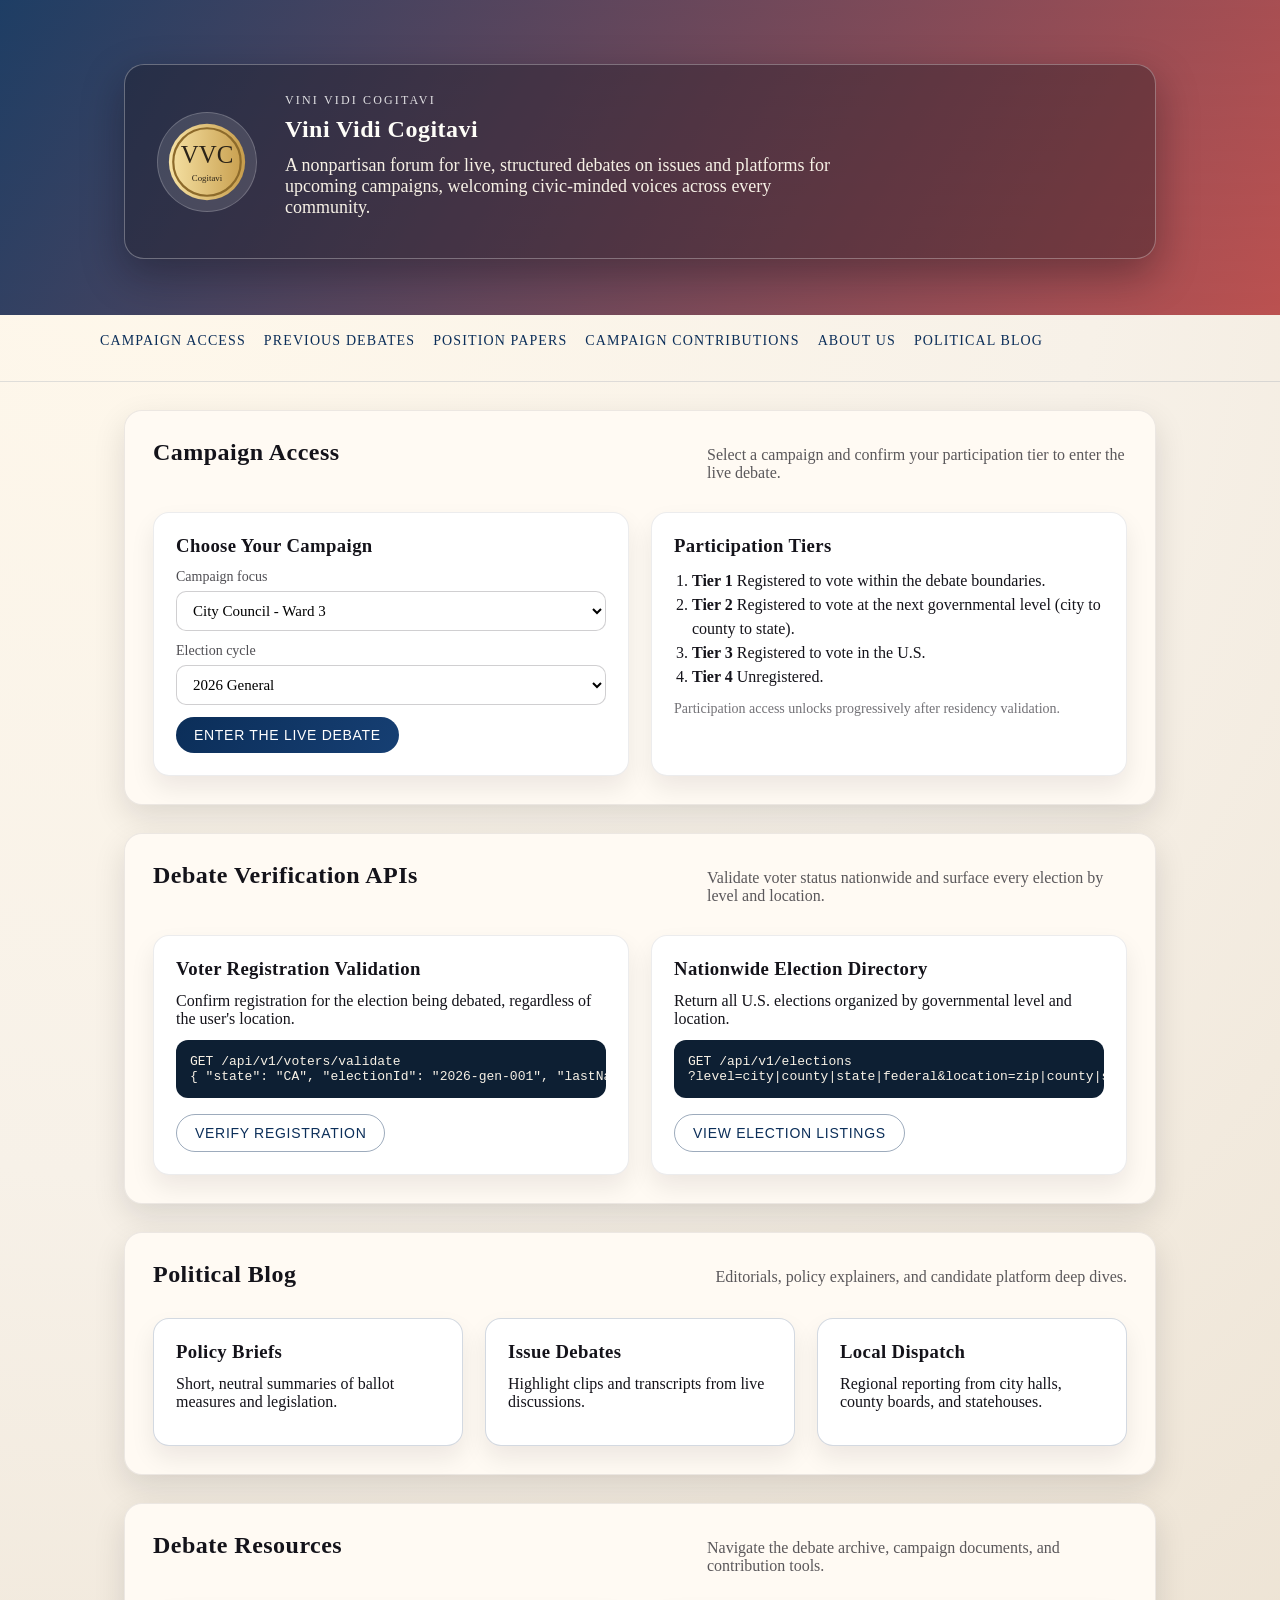
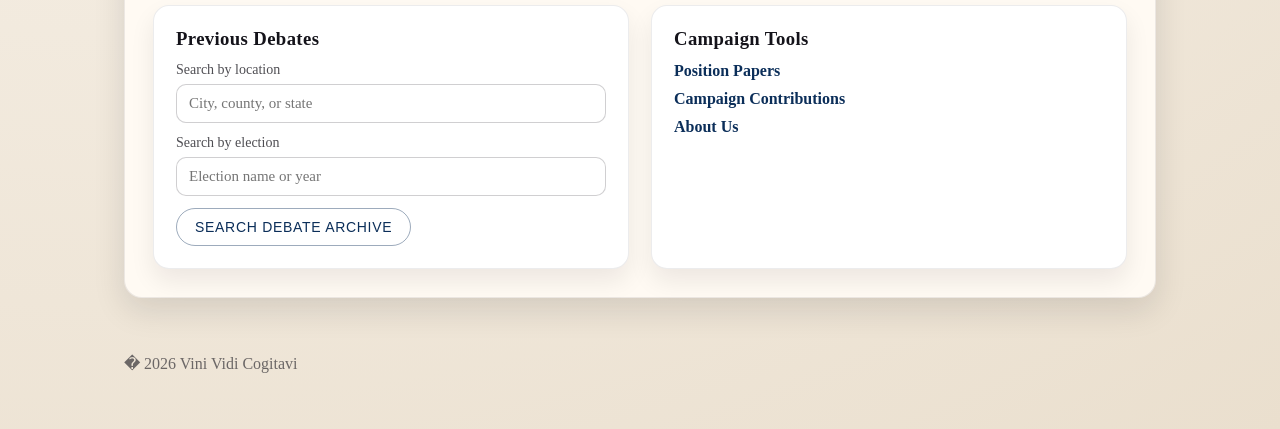
==== site/index.html @ 49f96e2a "Site update: Initial commit of website files" ====
﻿<!doctype html>
<html lang="en">
  <head>
    <meta charset="utf-8" />
    <meta name="viewport" content="width=device-width, initial-scale=1" />
    <title>Vini Vidi Cogitavi</title>
    <meta name="description" content="Nonpartisan civic debate platform" />
    <link rel="stylesheet" href="css/style.css" />
  </head>
  <body>
    <header class="site-header">
      <section class="mission-hero">
        <div class="container">
          <div class="mission-card">
            <div class="logo" aria-hidden="true">
              <svg viewBox="0 0 120 120" role="img">
                <defs>
                  <linearGradient id="coin" x1="0" x2="1">
                    <stop offset="0" stop-color="#f6e2a4" />
                    <stop offset="1" stop-color="#c79d4c" />
                  </linearGradient>
                </defs>
                <circle cx="60" cy="60" r="52" fill="url(#coin)" />
                <circle cx="60" cy="60" r="46" fill="none" stroke="#8c6a2b" stroke-width="3" />
                <text x="60" y="62" text-anchor="middle" font-size="34" font-family="Garamond, 'Bookman Old Style', serif" fill="#2c2418">VVC</text>
                <text x="60" y="86" text-anchor="middle" font-size="12" font-family="Garamond, 'Bookman Old Style', serif" fill="#2c2418">Cogitavi</text>
              </svg>
            </div>
            <div class="mission-copy">
              <p class="eyebrow">Vini Vidi Cogitavi</p>
              <h1>Vini Vidi Cogitavi</h1>
              <p class="mission">
                A nonpartisan forum for live, structured debates on issues and platforms for upcoming campaigns, welcoming
                civic-minded voices across every community.
              </p>
            </div>
          </div>
        </div>
      </section>
      <div class="container nav-wrap">
        <nav class="site-nav" aria-label="Primary">
          <a href="#">Campaign Access</a>
          <a href="#">Previous Debates</a>
          <a href="#">Position Papers</a>
          <a href="#">Campaign Contributions</a>
          <a href="#">About Us</a>
          <a href="#" class="nav-blog">Political Blog</a>
        </nav>
      </div>
    </header>

    <main class="container">
      <section class="section reveal">
        <div class="section-head">
          <h2>Campaign Access</h2>
          <p>Select a campaign and confirm your participation tier to enter the live debate.</p>
        </div>
        <div class="grid two">
          <div class="card">
            <h3>Choose Your Campaign</h3>
            <label class="field">
              <span>Campaign focus</span>
              <select>
                <option>City Council - Ward 3</option>
                <option>County Executive</option>
                <option>State Senate - District 12</option>
                <option>Governor</option>
                <option>U.S. House - District 7</option>
              </select>
            </label>
            <label class="field">
              <span>Election cycle</span>
              <select>
                <option>2026 General</option>
                <option>2026 Primary</option>
                <option>2025 Special</option>
              </select>
            </label>
            <button class="btn">Enter the Live Debate</button>
          </div>
          <div class="card">
            <h3>Participation Tiers</h3>
            <ol class="tiers">
              <li><strong>Tier 1</strong> Registered to vote within the debate boundaries.</li>
              <li><strong>Tier 2</strong> Registered to vote at the next governmental level (city to county to state).</li>
              <li><strong>Tier 3</strong> Registered to vote in the U.S.</li>
              <li><strong>Tier 4</strong> Unregistered.</li>
            </ol>
            <p class="hint">Participation access unlocks progressively after residency validation.</p>
          </div>
        </div>
      </section>

      <section class="section reveal">
        <div class="section-head">
          <h2>Debate Verification APIs</h2>
          <p>Validate voter status nationwide and surface every election by level and location.</p>
        </div>
        <div class="grid two">
          <div class="card api-card">
            <h3>Voter Registration Validation</h3>
            <p>Confirm registration for the election being debated, regardless of the user's location.</p>
            <pre><code>GET /api/v1/voters/validate
{ "state": "CA", "electionId": "2026-gen-001", "lastName": "Nguyen" }</code></pre>
            <button class="btn ghost">Verify Registration</button>
          </div>
          <div class="card api-card">
            <h3>Nationwide Election Directory</h3>
            <p>Return all U.S. elections organized by governmental level and location.</p>
            <pre><code>GET /api/v1/elections
?level=city|county|state|federal&amp;location=zip|county|state</code></pre>
            <button class="btn ghost">View Election Listings</button>
          </div>
        </div>
      </section>

      <section class="section reveal">
        <div class="section-head">
          <h2>Political Blog</h2>
          <p>Editorials, policy explainers, and candidate platform deep dives.</p>
        </div>
        <div class="grid three">
          <a class="card link-card" href="#">
            <h3>Policy Briefs</h3>
            <p>Short, neutral summaries of ballot measures and legislation.</p>
          </a>
          <a class="card link-card" href="#">
            <h3>Issue Debates</h3>
            <p>Highlight clips and transcripts from live discussions.</p>
          </a>
          <a class="card link-card" href="#">
            <h3>Local Dispatch</h3>
            <p>Regional reporting from city halls, county boards, and statehouses.</p>
          </a>
        </div>
      </section>

      <section class="section reveal">
        <div class="section-head">
          <h2>Debate Resources</h2>
          <p>Navigate the debate archive, campaign documents, and contribution tools.</p>
        </div>
        <div class="grid two">
          <div class="card">
            <h3>Previous Debates</h3>
            <label class="field">
              <span>Search by location</span>
              <input type="text" placeholder="City, county, or state" />
            </label>
            <label class="field">
              <span>Search by election</span>
              <input type="text" placeholder="Election name or year" />
            </label>
            <button class="btn ghost">Search Debate Archive</button>
          </div>
          <div class="card">
            <h3>Campaign Tools</h3>
            <ul class="link-list">
              <li><a href="#">Position Papers</a></li>
              <li><a href="#">Campaign Contributions</a></li>
              <li><a href="#">About Us</a></li>
            </ul>
          </div>
        </div>
      </section>
    </main>

    <footer class="site-footer">
      <div class="container">
        <p>c 2026 Vini Vidi Cogitavi</p>
      </div>
    </footer>

    <script src="js/main.js"></script>
  </body>
</html>
---- site/css/style.css ----
﻿:root {
  --paper: #f7f1e8;
  --ink: #14131a;
  --navy: #0b2e59;
  --crimson: #b33b3b;
  --gold: #caa24f;
  --cloud: #efe7dc;
  --card: #fffaf3;
  --shadow: rgba(20, 19, 26, 0.12);
}

* {
  box-sizing: border-box;
}

body {
  margin: 0;
  font-family: "Garamond", "Palatino Linotype", "Bookman Old Style", serif;
  color: var(--ink);
  background: radial-gradient(circle at 10% 10%, #fff8eb 0%, var(--paper) 45%, #eadfce 100%);
}

h1,
h2,
h3 {
  font-family: "Copperplate Gothic Bold", "Garamond", serif;
  letter-spacing: 0.02em;
  margin: 0 0 12px;
}

p {
  margin: 0 0 12px;
}

.container {
  max-width: 1080px;
  margin: 0 auto;
  padding: 0 24px;
}

.site-header {
  border-bottom: 1px solid rgba(11, 46, 89, 0.12);
}

.mission-hero {
  color: #fefdf8;
  background-image:
    linear-gradient(120deg, rgba(11, 46, 89, 0.92), rgba(179, 59, 59, 0.88)),
    repeating-linear-gradient(0deg, rgba(255, 255, 255, 0.18) 0 10px, rgba(255, 255, 255, 0) 10px 22px),
    radial-gradient(circle at 18% 30%, rgba(255, 255, 255, 0.4) 0 2px, transparent 3px 40px);
  padding: 64px 0 56px;
}

.mission-card {
  display: grid;
  grid-template-columns: auto 1fr;
  gap: 28px;
  align-items: center;
  background: rgba(20, 19, 26, 0.35);
  border: 1px solid rgba(255, 255, 255, 0.3);
  padding: 28px 32px;
  border-radius: 20px;
  box-shadow: 0 16px 40px rgba(11, 10, 18, 0.35);
}

.logo {
  width: 100px;
  height: 100px;
  display: grid;
  place-items: center;
  border-radius: 50%;
  background: rgba(255, 255, 255, 0.12);
  border: 1px solid rgba(255, 255, 255, 0.2);
}

.logo svg {
  width: 88px;
  height: 88px;
}

.eyebrow {
  text-transform: uppercase;
  letter-spacing: 0.18em;
  font-size: 12px;
  color: rgba(255, 255, 255, 0.85);
  margin-bottom: 8px;
}

.mission {
  font-size: 18px;
  max-width: 560px;
  color: #f7f1e6;
}

.nav-wrap {
  padding: 18px 0 24px;
}

.site-nav {
  display: flex;
  flex-wrap: wrap;
  gap: 18px;
  font-size: 14px;
  text-transform: uppercase;
  letter-spacing: 0.08em;
}

.site-nav a {
  color: var(--navy);
  text-decoration: none;
  padding-bottom: 6px;
  border-bottom: 2px solid transparent;
  transition: border-color 0.2s ease, color 0.2s ease;
}

.site-nav a:hover {
  border-bottom-color: var(--gold);
  color: #0f3b6b;
}

.nav-blog {
  color: var(--crimson);
  border-bottom-color: rgba(179, 59, 59, 0.5);
}

.section {
  background: var(--card);
  margin: 28px 0;
  padding: 28px;
  border-radius: 18px;
  border: 1px solid rgba(20, 19, 26, 0.08);
  box-shadow: 0 12px 32px var(--shadow);
}

.section-head {
  display: flex;
  justify-content: space-between;
  gap: 24px;
  align-items: baseline;
  margin-bottom: 18px;
}

.section-head p {
  max-width: 420px;
  color: rgba(20, 19, 26, 0.7);
}

.grid {
  display: grid;
  gap: 22px;
}

.grid.two {
  grid-template-columns: repeat(2, minmax(0, 1fr));
}

.grid.three {
  grid-template-columns: repeat(3, minmax(0, 1fr));
}

.card {
  background: #ffffff;
  border-radius: 16px;
  padding: 22px;
  border: 1px solid rgba(20, 19, 26, 0.08);
  box-shadow: 0 12px 24px rgba(20, 19, 26, 0.08);
}

.link-card {
  text-decoration: none;
  color: inherit;
  border: 1px solid rgba(11, 46, 89, 0.18);
  transition: transform 0.2s ease, box-shadow 0.2s ease;
}

.link-card:hover {
  transform: translateY(-4px);
  box-shadow: 0 16px 28px rgba(11, 46, 89, 0.16);
}

.field {
  display: grid;
  gap: 6px;
  margin-bottom: 12px;
  font-size: 14px;
  color: rgba(20, 19, 26, 0.75);
}

select,
input {
  border-radius: 10px;
  border: 1px solid rgba(20, 19, 26, 0.2);
  padding: 10px 12px;
  font-family: inherit;
  font-size: 15px;
  background: #fff;
}

.tiers {
  padding-left: 18px;
  margin: 0 0 12px;
  line-height: 1.5;
}

.hint {
  color: rgba(20, 19, 26, 0.6);
  font-size: 14px;
}

.btn {
  display: inline-flex;
  align-items: center;
  justify-content: center;
  padding: 10px 18px;
  border-radius: 999px;
  border: none;
  background: linear-gradient(120deg, var(--navy), #163f73);
  color: #fff;
  font-size: 14px;
  letter-spacing: 0.05em;
  text-transform: uppercase;
  cursor: pointer;
}

.btn.ghost {
  background: transparent;
  color: var(--navy);
  border: 1px solid rgba(11, 46, 89, 0.4);
}

.api-card pre {
  background: #0d1f33;
  color: #f7f1e6;
  padding: 14px;
  border-radius: 12px;
  overflow-x: auto;
  margin: 12px 0 16px;
}

.link-list {
  list-style: none;
  padding: 0;
  margin: 0;
  display: grid;
  gap: 10px;
}

.link-list a {
  color: var(--navy);
  text-decoration: none;
  font-weight: 600;
}

.site-footer {
  padding: 28px 0 44px;
  color: rgba(20, 19, 26, 0.6);
}

.reveal {
  opacity: 0;
  transform: translateY(16px);
  animation: reveal 0.7s ease forwards;
}

main .section:nth-of-type(1).reveal {
  animation-delay: 0.05s;
}

main .section:nth-of-type(2).reveal {
  animation-delay: 0.12s;
}

main .section:nth-of-type(3).reveal {
  animation-delay: 0.2s;
}

main .section:nth-of-type(4).reveal {
  animation-delay: 0.28s;
}

@keyframes reveal {
  to {
    opacity: 1;
    transform: translateY(0);
  }
}

@media (max-width: 900px) {
  .mission-card {
    grid-template-columns: 1fr;
    text-align: center;
  }

  .section-head {
    flex-direction: column;
    align-items: flex-start;
  }

  .grid.two,
  .grid.three {
    grid-template-columns: 1fr;
  }
}

@media (max-width: 600px) {
  .mission-hero {
    padding: 48px 0 40px;
  }

  .mission {
    font-size: 16px;
  }

  .site-nav {
    gap: 12px;
  }
}
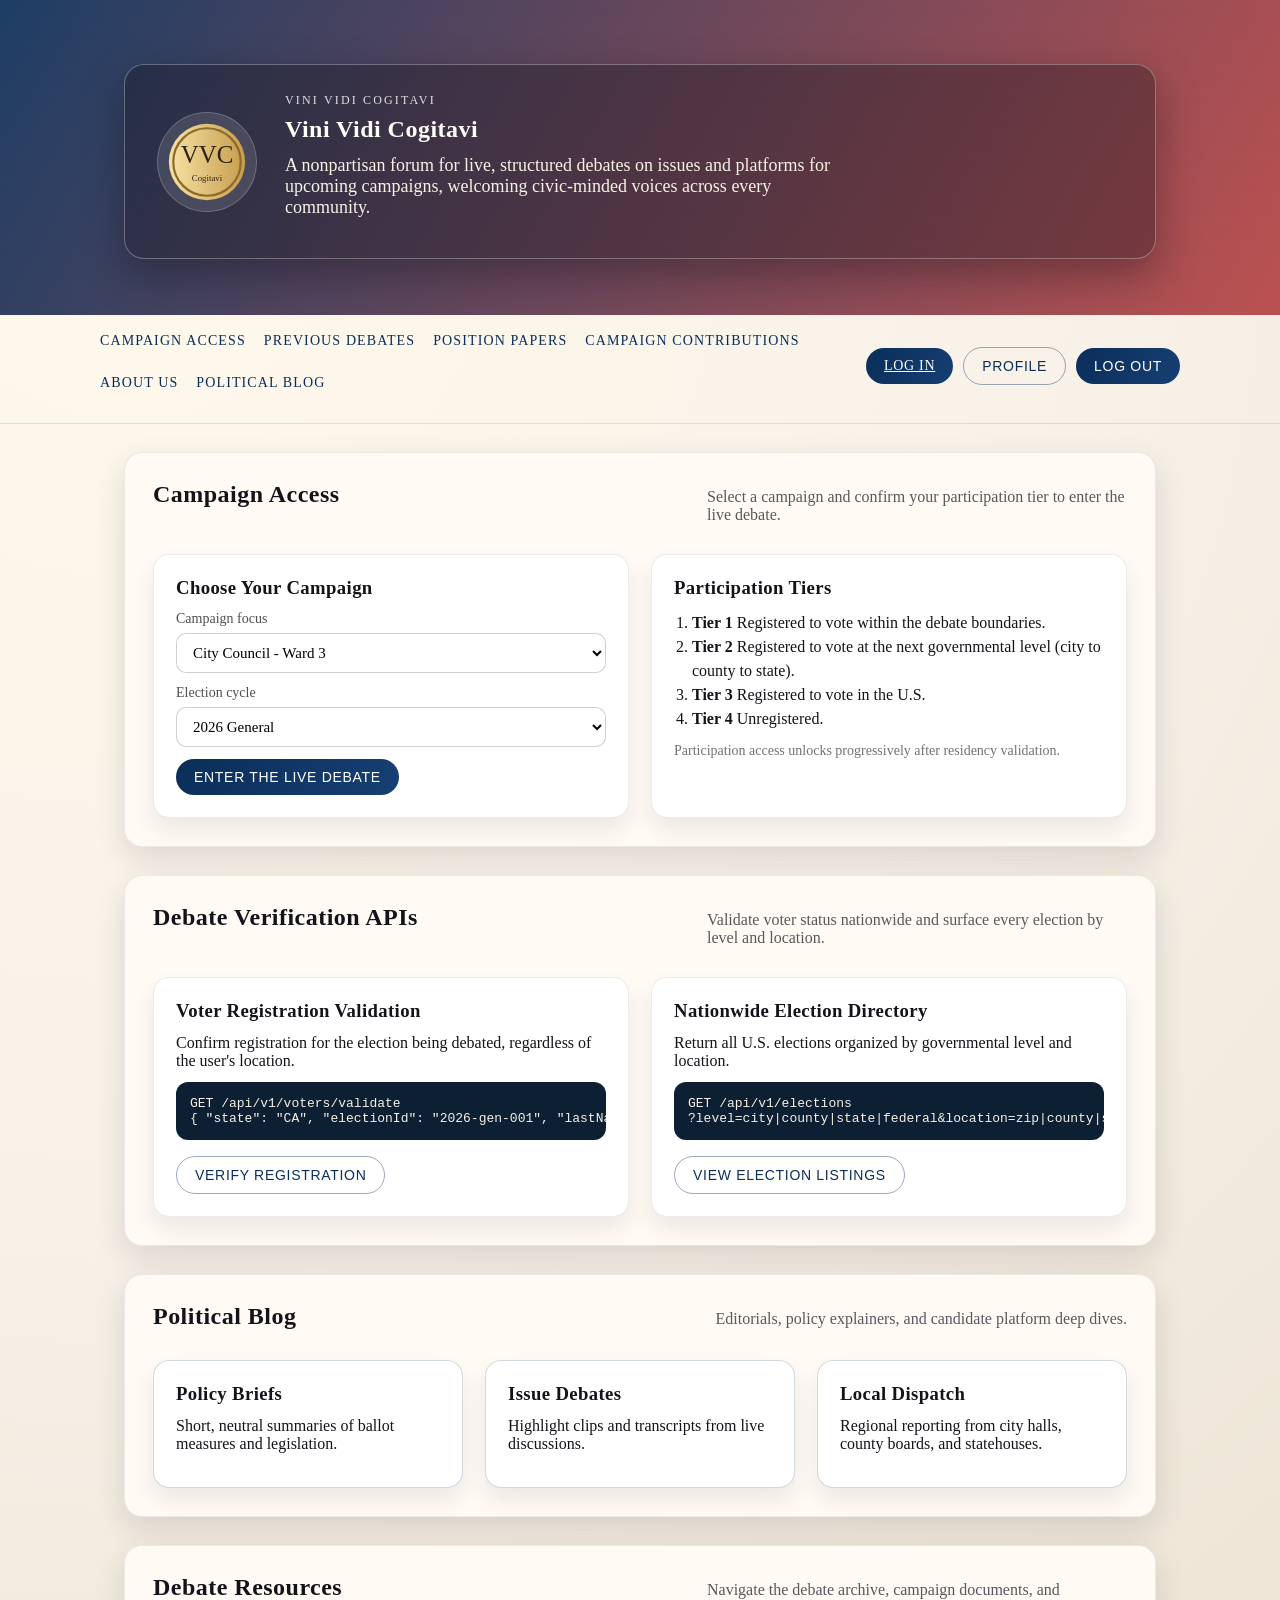
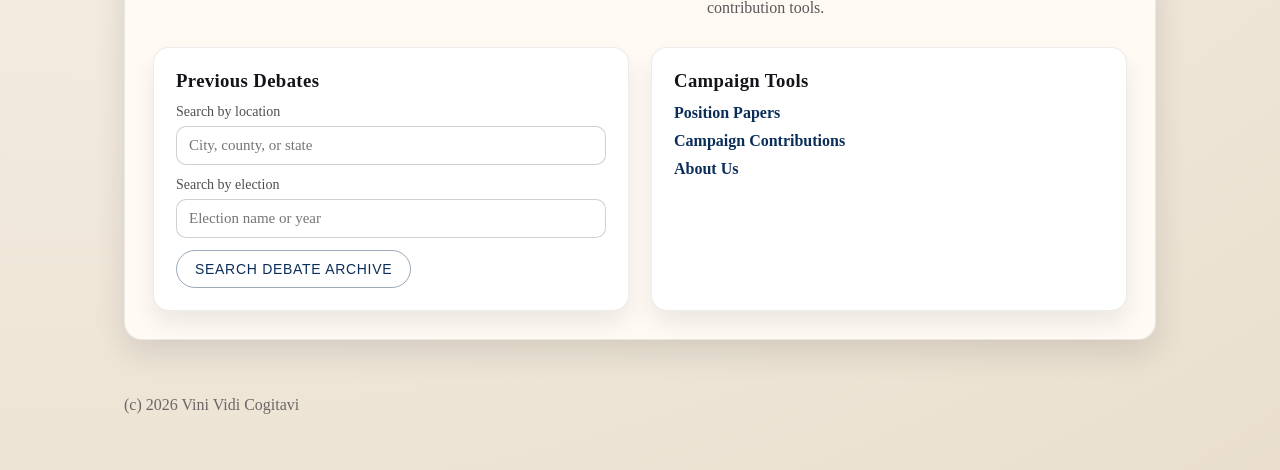
==== commit aeb37f86: "Added home navigation and login/signup pages, along with authentication logic in JavaScript. Updated" ====
--- a/site/index.html
+++ b/site/index.html
@@ -38,14 +38,23 @@
         </div>
       </section>
       <div class="container nav-wrap">
-        <nav class="site-nav" aria-label="Primary">
-          <a href="#">Campaign Access</a>
-          <a href="#">Previous Debates</a>
-          <a href="#">Position Papers</a>
-          <a href="#">Campaign Contributions</a>
-          <a href="#">About Us</a>
-          <a href="#" class="nav-blog">Political Blog</a>
-        </nav>
+        <div class="nav-row">
+          <nav class="site-nav" aria-label="Primary">
+            <a href="#">Campaign Access</a>
+            <a href="#">Previous Debates</a>
+            <a href="#">Position Papers</a>
+            <a href="#">Campaign Contributions</a>
+            <a href="#">About Us</a>
+            <a href="#" class="nav-blog">Political Blog</a>
+          </nav>
+          <div class="auth-actions" aria-live="polite">
+            <a href="login.html" class="btn auth-btn" id="loginLink">Log In</a>
+            <div class="profile-area" id="profileArea" hidden>
+              <button class="btn auth-btn ghost" id="profileButton" type="button">Profile</button>
+              <button class="btn auth-btn" id="logoutButton" type="button">Log Out</button>
+            </div>
+          </div>
+        </div>
       </div>
     </header>
 
@@ -171,6 +180,7 @@
       </div>
     </footer>
 
+    <script src="js/auth.js"></script>
     <script src="js/main.js"></script>
   </body>
 </html>
--- a/site/css/style.css
+++ b/site/css/style.css
@@ -73,9 +73,46 @@
   border: 1px solid rgba(255, 255, 255, 0.2);
 }
 
+.hero-badge {
+  width: 100px;
+  height: 100px;
+  display: grid;
+  place-items: center;
+  border-radius: 50%;
+  flex-shrink: 0;
+}
+
 .logo svg {
   width: 88px;
   height: 88px;
+}
+
+.home-link {
+  text-decoration: none;
+  background:
+    linear-gradient(145deg, rgba(246, 226, 164, 0.95), rgba(199, 157, 76, 0.95));
+  border: 1px solid rgba(255, 255, 255, 0.3);
+  box-shadow: 0 12px 24px rgba(11, 10, 18, 0.22);
+  color: #2c2418;
+  transition: transform 0.2s ease, box-shadow 0.2s ease, background 0.2s ease;
+}
+
+.home-link:hover,
+.home-link:focus-visible {
+  transform: translateY(-2px);
+  box-shadow: 0 16px 30px rgba(11, 10, 18, 0.28);
+  background:
+    linear-gradient(145deg, rgba(252, 237, 185, 1), rgba(210, 168, 82, 1));
+}
+
+.home-link:focus-visible {
+  outline: 2px solid rgba(255, 255, 255, 0.9);
+  outline-offset: 4px;
+}
+
+.home-link svg {
+  width: 48px;
+  height: 48px;
 }
 
 .eyebrow {
@@ -96,6 +133,13 @@
   padding: 18px 0 24px;
 }
 
+.nav-row {
+  display: flex;
+  align-items: center;
+  justify-content: space-between;
+  gap: 18px;
+}
+
 .site-nav {
   display: flex;
   flex-wrap: wrap;
@@ -121,6 +165,26 @@
 .nav-blog {
   color: var(--crimson);
   border-bottom-color: rgba(179, 59, 59, 0.5);
+}
+
+.auth-actions {
+  display: flex;
+  align-items: center;
+  gap: 10px;
+}
+
+.profile-area {
+  display: flex;
+  gap: 10px;
+  align-items: center;
+}
+
+.auth-btn {
+  white-space: nowrap;
+}
+
+.btn.auth-btn.ghost {
+  background: transparent;
 }
 
 .section {
@@ -256,6 +320,81 @@
   color: rgba(20, 19, 26, 0.6);
 }
 
+.auth-main {
+  min-height: calc(100vh - 320px);
+  display: grid;
+  align-items: center;
+}
+
+.auth-shell {
+  max-width: 560px;
+}
+
+.auth-card {
+  background: #ffffff;
+  border-radius: 18px;
+  border: 1px solid rgba(20, 19, 26, 0.1);
+  box-shadow: 0 14px 28px rgba(20, 19, 26, 0.12);
+  padding: 26px;
+}
+
+.auth-card h2 {
+  margin-bottom: 8px;
+}
+
+.auth-subtitle {
+  color: rgba(20, 19, 26, 0.72);
+  margin-bottom: 16px;
+}
+
+.auth-actions-row {
+  display: flex;
+  align-items: center;
+  justify-content: space-between;
+  gap: 12px;
+  margin-top: 14px;
+}
+
+.form-error {
+  margin: 6px 0 0;
+  font-size: 14px;
+  color: #922d2d;
+  min-height: 20px;
+}
+
+.form-ok {
+  margin: 10px 0 0;
+  font-size: 14px;
+  color: #155c2f;
+  min-height: 20px;
+}
+
+.rules {
+  list-style: none;
+  margin: 0 0 14px;
+  padding: 0;
+  display: grid;
+  gap: 6px;
+}
+
+.rules li {
+  color: rgba(20, 19, 26, 0.7);
+  font-size: 14px;
+}
+
+.rules li.ok {
+  color: #155c2f;
+}
+
+.rules li.bad {
+  color: #922d2d;
+}
+
+.inline-link {
+  color: var(--navy);
+  font-weight: 600;
+}
+
 .reveal {
   opacity: 0;
   transform: translateY(16px);
@@ -291,6 +430,10 @@
     text-align: center;
   }
 
+  .hero-badge {
+    margin: 0 auto;
+  }
+
   .section-head {
     flex-direction: column;
     align-items: flex-start;
@@ -314,4 +457,16 @@
   .site-nav {
     gap: 12px;
   }
-}
+
+  .nav-row {
+    flex-direction: column;
+    align-items: flex-start;
+  }
+
+  .auth-actions,
+  .profile-area,
+  .auth-actions-row {
+    width: 100%;
+    flex-wrap: wrap;
+  }
+}
